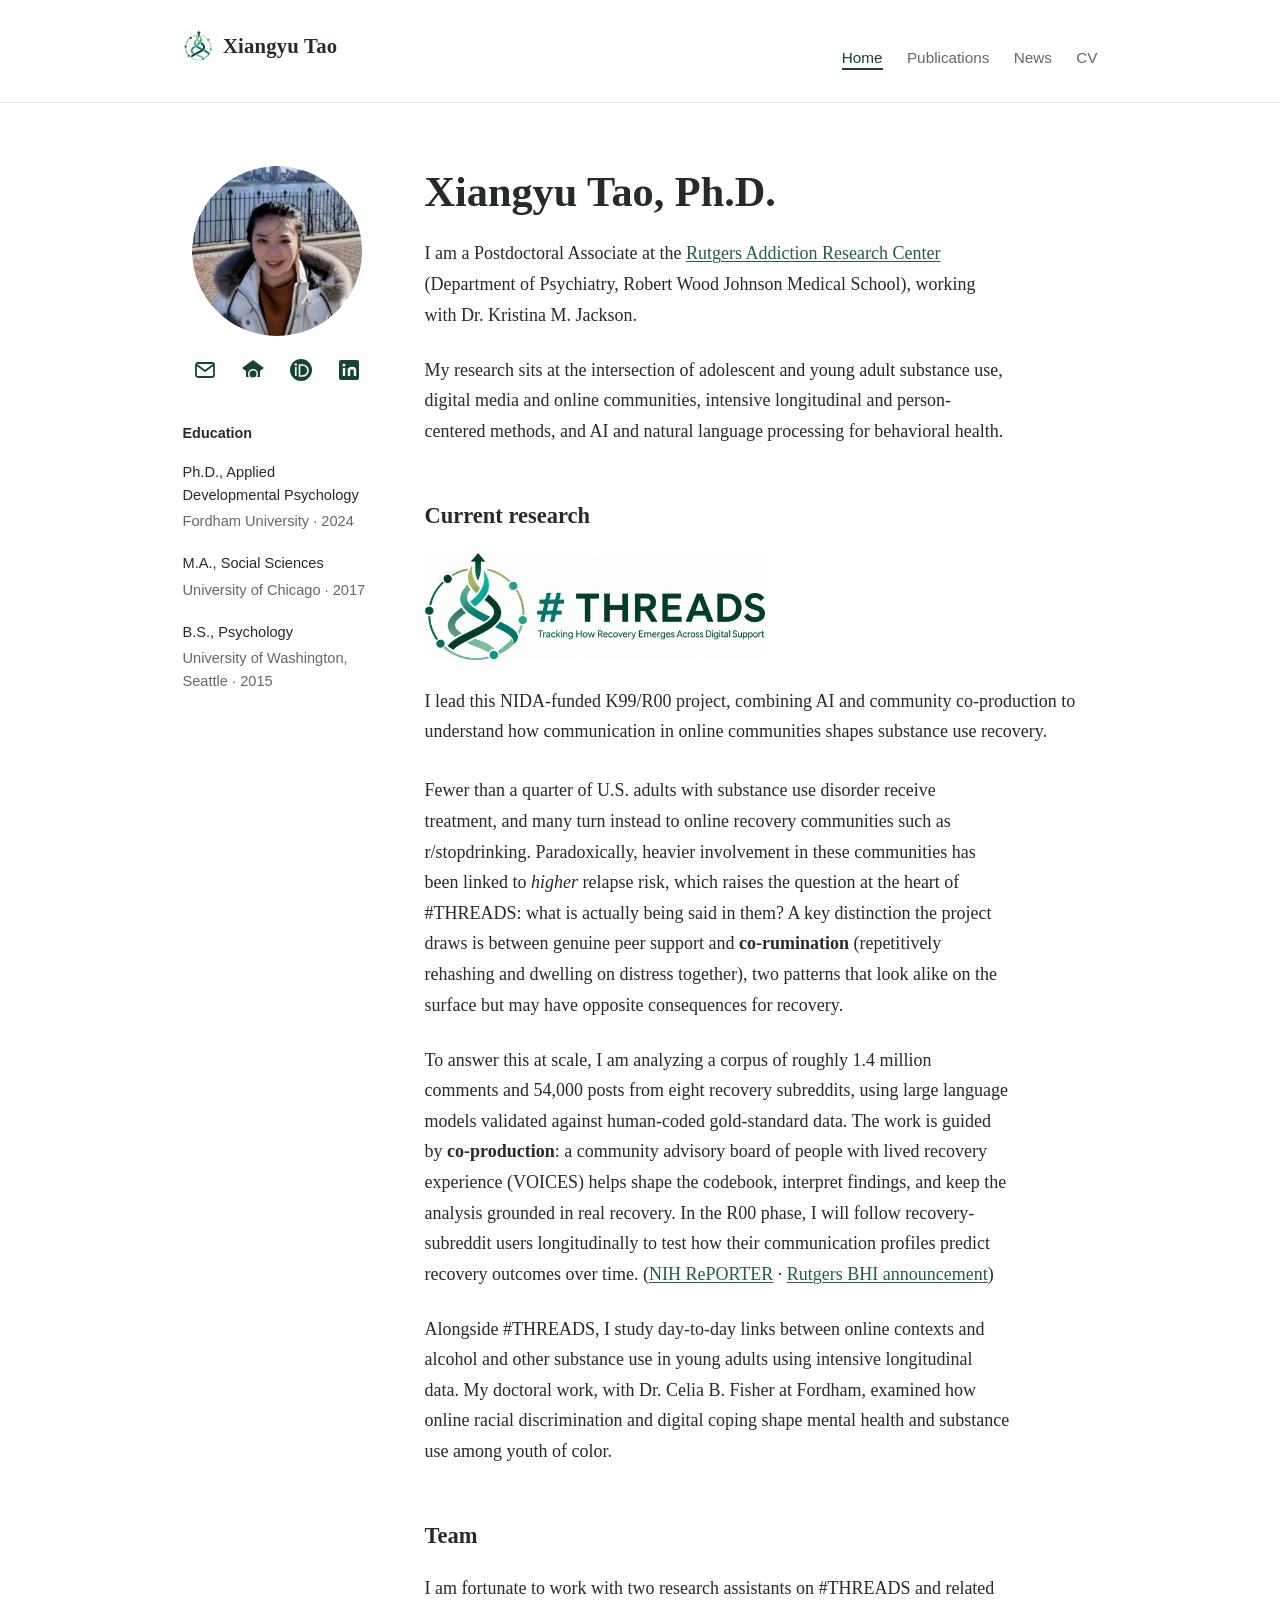
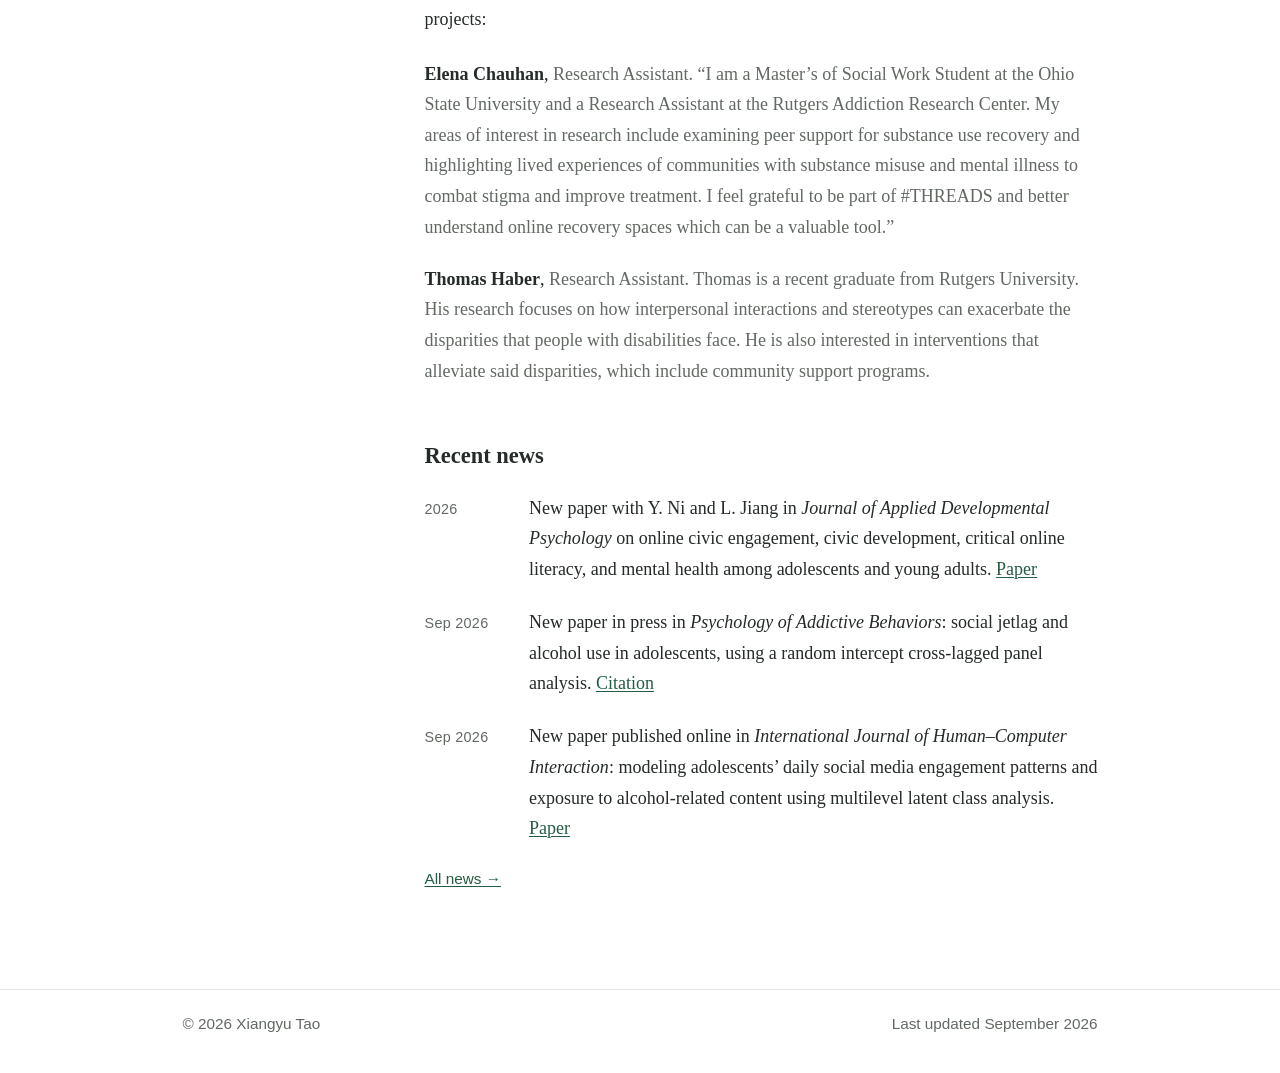
==== index.html @ f674c5fb "Remove education sentence duplicated in profile sidebar" ====
<!DOCTYPE html>
<html lang="en">
<head>
<meta charset="utf-8">
<meta name="viewport" content="width=device-width, initial-scale=1">
<title>Xiangyu Tao, Ph.D.</title>
<meta name="description" content="Xiangyu Tao is a NIDA K99/R00-funded researcher at the Rutgers Addiction Research Center, using AI and co-production to study online substance use recovery communities (#THREADS).">
<meta property="og:type" content="website">
<meta property="og:title" content="Xiangyu Tao, Ph.D.">
<meta property="og:description" content="NIDA K99/R00-funded researcher using AI and co-production to study online substance use recovery communities. #THREADS: Tracking How Recovery Emerges Across Digital Support.">
<meta property="og:url" content="https://xiangyutao.com/">
<meta property="og:image" content="https://xiangyutao.com/assets/threads-logo.jpg">
<meta name="twitter:card" content="summary_large_image">
<meta name="twitter:title" content="Xiangyu Tao, Ph.D.">
<meta name="twitter:description" content="NIDA K99/R00-funded researcher using AI and co-production to study online substance use recovery communities.">
<meta name="twitter:image" content="https://xiangyutao.com/assets/threads-logo.jpg">
<link rel="icon" type="image/png" href="assets/favicon.png">
<link rel="stylesheet" href="style-c8247326.css">
</head>
<body>

<header class="site">
  <div class="wrap">
    <a class="site-name" href="index.html"><img class="mark" src="assets/threads-mark.png" alt=""><span>Xiangyu Tao</span></a>
    <nav class="main">
      <a href="index.html" aria-current="page">Home</a>
      <a href="publications.html">Publications</a>
      <a href="blog/index.html">News</a>
      <a href="cv.html">CV</a>
    </nav>
  </div>
</header>

<main>
  <div class="wrap">
    <div class="intro">
      <div class="profile">
        <img class="headshot" src="assets/headshot.png" alt="Photo of Xiangyu Tao">
        <nav class="profile-links" id="contact" aria-label="Contact and academic profiles">
          <a href="mailto:xiangyu.tao@rutgers.edu" aria-label="Email" title="Email"><svg viewBox="0 0 24 24" aria-hidden="true" focusable="false"><rect x="3" y="5" width="18" height="14" rx="2" fill="none" stroke="currentColor" stroke-width="1.8"/><path d="m4 7 8 6 8-6" fill="none" stroke="currentColor" stroke-width="1.8" stroke-linejoin="round"/></svg></a>
          <a href="https://scholar.google.com/citations?user=rMh9t9YAAAAJ" aria-label="Google Scholar" title="Google Scholar"><svg viewBox="0 0 24 24" aria-hidden="true" focusable="false"><path d="M12 2 1 10l4 3v6h14v-6l4-3L12 2Z" fill="currentColor"/><circle cx="12" cy="16" r="5" fill="var(--bg)"/><circle cx="12" cy="16" r="3.5" fill="currentColor"/></svg></a>
          <a href="https://orcid.org/0000-0002-5555-5658" aria-label="ORCID" title="ORCID"><svg viewBox="0 0 24 24" aria-hidden="true" focusable="false"><circle cx="12" cy="12" r="11" fill="currentColor"/><circle cx="6.8" cy="6.5" r="1.2" fill="var(--bg)"/><path d="M6.8 9v9M10.5 7v11h3a5.5 5.5 0 0 0 0-11h-3Z" fill="none" stroke="var(--bg)" stroke-width="1.6"/></svg></a>
          <a href="https://www.linkedin.com/in/xiangyu-tao-44a92b137/" aria-label="LinkedIn" title="LinkedIn"><svg viewBox="0 0 24 24" aria-hidden="true" focusable="false"><rect x="2" y="2" width="20" height="20" rx="2" fill="currentColor"/><circle cx="7" cy="7" r="1.5" fill="var(--bg)"/><path d="M7 10v8m5 0v-8m0 3c0-4 6-4 6 0v5" fill="none" stroke="var(--bg)" stroke-width="2.4"/></svg></a>
        </nav>
        <section class="profile-education" aria-labelledby="education-heading">
          <h2 id="education-heading">Education</h2>
          <ul>
            <li><strong>Ph.D., Applied Developmental Psychology</strong>
              <span>Fordham University · 2024</span></li>
            <li><strong>M.A., Social Sciences</strong>
              <span>University of Chicago · 2017</span></li>
            <li><strong>B.S., Psychology</strong>
              <span>University of Washington, Seattle · 2015</span></li>
          </ul>
        </section>
      </div>
      <div class="intro-text">
        <h1>Xiangyu Tao, Ph.D.</h1>
        <p class="lede">I am a Postdoctoral Associate at the <a href="https://www.addiction.rutgers.edu/">Rutgers Addiction Research Center</a> (Department of Psychiatry, Robert Wood Johnson Medical School), working with Dr. Kristina M. Jackson.</p>
        <p>My research sits at the intersection of adolescent and young adult substance use, digital media and online communities, intensive longitudinal and person-centered methods, and AI and natural language processing for behavioral health.</p>

        <h2 id="research">Current research</h2>
        <div class="project-card">
          <img class="logo" src="assets/threads-logo.jpg" alt="#THREADS logo: Tracking How Recovery Emerges Across Digital Support">
          <p>I lead this NIDA-funded K99/R00 project, combining AI and community co-production to understand how communication in online communities shapes substance use recovery.</p>
        </div>
        <p>Fewer than a quarter of U.S. adults with substance use disorder receive treatment, and many turn instead to online recovery communities such as r/stopdrinking. Paradoxically, heavier involvement in these communities has been linked to <em>higher</em> relapse risk, which raises the question at the heart of #THREADS: what is actually being said in them? A key distinction the project draws is between genuine peer support and <strong>co-rumination</strong> (repetitively rehashing and dwelling on distress together), two patterns that look alike on the surface but may have opposite consequences for recovery.</p>
        <p>To answer this at scale, I am analyzing a corpus of roughly 1.4 million comments and 54,000 posts from eight recovery subreddits, using large language models validated against human-coded gold-standard data. The work is guided by <strong>co-production</strong>: a community advisory board of people with lived recovery experience (VOICES) helps shape the codebook, interpret findings, and keep the analysis grounded in real recovery. In the R00 phase, I will follow recovery-subreddit users longitudinally to test how their communication profiles predict recovery outcomes over time. (<a href="https://reporter.nih.gov/search/oyTnjCdVDEu_ctDLknJXTQ/project-details/11283445">NIH RePORTER</a> · <a href="https://brainhealthinstitute.rutgers.edu/2026/02/18/dr-xiangyu-tao-in-dr-kristina-jacksons-lab-awarded-nida-k99-grant-to-study-communication-patterns-in-online-substance-use-recovery-communities/">Rutgers BHI announcement</a>)</p>
        <p>Alongside #THREADS, I study day-to-day links between online contexts and alcohol and other substance use in young adults using intensive longitudinal data. My doctoral work, with Dr. Celia B. Fisher at Fordham, examined how online racial discrimination and digital coping shape mental health and substance use among youth of color.</p>

        <h2 id="team">Team</h2>
        <p>I am fortunate to work with two research assistants on #THREADS and related projects:</p>
        <ul class="contact">
          <li><strong>Elena Chauhan</strong>, <span class="muted">Research Assistant. &ldquo;I am a Master&rsquo;s of Social Work Student at the Ohio State University and a Research Assistant at the Rutgers Addiction Research Center. My areas of interest in research include examining peer support for substance use recovery and highlighting lived experiences of communities with substance misuse and mental illness to combat stigma and improve treatment. I feel grateful to be part of #THREADS and better understand online recovery spaces which can be a valuable tool.&rdquo;</span></li>
          <li><strong>Thomas Haber</strong>, <span class="muted">Research Assistant. Thomas is a recent graduate from Rutgers University. His research focuses on how interpersonal interactions and stereotypes can exacerbate the disparities that people with disabilities face. He is also interested in interventions that alleviate said disparities, which include community support programs.</span></li>
        </ul>


        <h2>Recent news</h2>
        <ul class="news">
          <li><span class="date">2026</span><span>New paper with Y. Ni and L. Jiang in <em>Journal of Applied Developmental Psychology</em> on online civic engagement, civic development, critical online literacy, and mental health among adolescents and young adults. <a href="https://doi.org/10.1016/j.appdev.2026.102008">Paper</a></span></li>
          <li><span class="date">Sep 2026</span><span>New paper in press in <em>Psychology of Addictive Behaviors</em>: social jetlag and alcohol use in adolescents, using a random intercept cross-lagged panel analysis. <a href="publications.html#social-jetlag">Citation</a></span></li>
          <li><span class="date">Sep 2026</span><span>New paper published online in <em>International Journal of Human–Computer Interaction</em>: modeling adolescents’ daily social media engagement patterns and exposure to alcohol-related content using multilevel latent class analysis. <a href="https://doi.org/10.1080/10447318.2026.2734696">Paper</a></span></li>
        </ul>
        <p class="small"><a href="blog/index.html">All news →</a></p>
      </div>
    </div>
  </div>
</main>

<footer class="site">
  <div class="wrap">
    <span class="small">© 2026 Xiangyu Tao</span>
    <span class="small">Last updated September 2026</span>
  </div>
</footer>

</body>
</html>
---- style-c8247326.css ----
/* Xiangyu Tao — personal academic site */
:root {
  --bg: #ffffff;
  --text: #252b28;
  --muted: #626963;
  --accent: #14452f;
  --accent-soft: #e3efe7;
  --rule: #e5e8e5;
  --link: #245d43;
  --maxw: 960px;
}

* { box-sizing: border-box; }

html { font-size: 18px; }

body {
  margin: 0;
  background: var(--bg);
  color: var(--text);
  font-family: "Source Serif Pro", "Iowan Old Style", "Palatino Linotype", Palatino, Georgia, serif;
  line-height: 1.7;
  -webkit-font-smoothing: antialiased;
}

.wrap {
  max-width: var(--maxw);
  margin: 0 auto;
  padding: 0 1.25rem;
}

/* Header / nav */
header.site {
  border-bottom: 1px solid var(--rule);
  padding: 1.6rem 0;
}
header.site .wrap {
  display: flex;
  align-items: baseline;
  justify-content: space-between;
  flex-wrap: wrap;
  gap: 0.6rem;
}
.site-name {
  font-size: 1.15rem;
  font-weight: 700;
  letter-spacing: 0.01em;
  color: var(--text);
  text-decoration: none;
}
.site-name .zh {
  font-weight: 400;
  color: var(--muted);
  margin-left: 0.45em;
  font-size: 0.95em;
}
nav.main a {
  font-family: -apple-system, "Segoe UI", Helvetica, Arial, sans-serif;
  font-size: 0.85rem;
  letter-spacing: 0;
  text-transform: none;
  color: var(--muted);
  text-decoration: none;
  margin-left: 1.1rem;
}
nav.main a:first-child { margin-left: 0; }
nav.main a:hover { color: var(--accent); }
nav.main a[aria-current="page"] {
  color: var(--accent);
  border-bottom: 2px solid var(--accent);
  padding-bottom: 2px;
}

/* Main content */
main { padding: 3.5rem 0 4rem; }

h1 {
  font-size: clamp(1.9rem, 4vw, 2.35rem);
  line-height: 1.25;
  margin: 0 0 1.1rem;
  font-weight: 700;
}
h2 {
  font-size: 1.25rem;
  margin: 2.8rem 0 1rem;
  font-weight: 700;
}
h2:first-child { margin-top: 0; }

p { margin: 0 0 1.35rem; }

a { color: var(--link); text-decoration-thickness: 1px; text-underline-offset: 2px; }
a:hover { color: #14452f; }

.lede { font-size: 1rem; }

.muted { color: var(--muted); }

.small {
  font-family: -apple-system, "Segoe UI", Helvetica, Arial, sans-serif;
  font-size: 0.85rem;
  color: var(--muted);
}

/* Homepage intro */
.intro { display: grid; grid-template-columns: 188px minmax(0, 1fr); gap: 3rem; align-items: start; }
.intro-text { min-width: 0; }
.intro-text > p { max-width: 65ch; }

/* Publication list */
ol.pubs {
  list-style: none;
  margin: 0;
  padding: 0;
}
ol.pubs li {
  margin: 0 0 1.6rem;
  padding-left: 0;
}
ol.pubs .title { font-weight: 600; }
ol.pubs .venue { font-style: italic; }
.pub-year {
  font-family: -apple-system, "Segoe UI", Helvetica, Arial, sans-serif;
  font-size: 0.8rem;
  letter-spacing: 0.08em;
  text-transform: uppercase;
  color: var(--accent);
  border-top: 1px solid var(--rule);
  padding-top: 1.1rem;
  margin: 1.8rem 0 0.9rem;
  font-weight: 600;
}
.award {
  display: inline-block;
  font-family: -apple-system, "Segoe UI", Helvetica, Arial, sans-serif;
  font-size: 0.75rem;
  background: var(--accent-soft);
  color: var(--accent);
  padding: 0.1rem 0.4rem;
  margin-top: 0.25rem;
}

/* News / blog */
ul.news { list-style: none; margin: 0; padding: 0; }
ul.news li {
  display: flex;
  gap: 1rem;
  margin-bottom: 1.25rem;
  align-items: baseline;
}
ul.news .date {
  flex: 0 0 4.8rem;
  font-family: -apple-system, "Segoe UI", Helvetica, Arial, sans-serif;
  font-size: 0.8rem;
  color: var(--muted);
  letter-spacing: 0.02em;
}

article.post h1 { margin-bottom: 0.3rem; }
article.post .post-date { margin-bottom: 1.6rem; }

/* Contact list */
ul.contact { list-style: none; margin: 0; padding: 0; }
ul.contact li { margin-bottom: 1.2rem; }
ul.contact .label {
  display: inline-block;
  width: 6.5rem;
  color: var(--muted);
  font-family: -apple-system, "Segoe UI", Helvetica, Arial, sans-serif;
  font-size: 0.85rem;
}

/* Footer */
footer.site {
  border-top: 1px solid var(--rule);
  padding: 1.2rem 0 2rem;
}
footer.site .wrap {
  display: flex;
  justify-content: space-between;
  flex-wrap: wrap;
  gap: 0.5rem;
}

@media (max-width: 540px) {
  html { font-size: 16px; }
  nav.main a { margin-left: 0.8rem; }
  ul.news li { flex-direction: column; gap: 0.1rem; }
}

/* Header logo mark */
.site-name { display: inline-flex; align-items: center; gap: 0.55rem; }
.site-name img.mark { height: 34px; width: auto; display: block; }

/* Quiet project introduction */
.project-card { margin: 0.5rem 0 1.6rem; }
.project-card img.logo { width: min(340px, 100%); height: auto; display: block; margin: 0 0 1.4rem; }
.project-card p { margin-bottom: 0; }

/* Headshot */
.intro img.headshot {
  width: 170px; height: 170px; border-radius: 50%;
  flex: 0 0 auto; border: 0;
}
@media (max-width: 540px) { .intro img.headshot { margin: 0 auto; } }

/* Profile contact icons */
.profile { flex: 0 0 188px; width: 188px; text-align: center; }
.profile .headshot { display: block; margin: 0 auto; }
.profile-links { display: flex; justify-content: center; gap: 4px; margin-top: 0.7rem; }
.profile-links a { display: inline-flex; align-items: center; justify-content: center; width: 44px; height: 44px; border-radius: 50%; color: var(--accent); text-decoration: none; }
.profile-links svg { width: 24px; height: 24px; }
.profile-links a:hover { background: var(--accent-soft); }
.profile-links a:focus-visible { outline: 2px solid var(--accent); outline-offset: 2px; background: var(--accent-soft); }
@media (max-width: 540px) { .profile { margin: 0 auto; } }

/* Compact academic background beneath the profile */
.profile-education { margin-top: 1.6rem; text-align: left; font-family: -apple-system, "Segoe UI", Helvetica, Arial, sans-serif; }
.profile-education h2 { margin: 0 0 0.85rem; font-size: 0.8rem; font-weight: 600; color: var(--text); }
.profile-education ul { list-style: none; margin: 0; padding: 0; }
.profile-education li { margin: 0 0 1.1rem; font-size: 0.8125rem; line-height: 1.55; }
.profile-education strong { display: block; font-weight: 500; }
.profile-education span { display: block; margin-top: 0.2rem; color: var(--muted); }

/* Keep the reading column comfortable on smaller screens. */
@media (max-width: 760px) {
  main { padding-top: 2.5rem; }
  .intro { grid-template-columns: minmax(0, 1fr); gap: 2.5rem; }
  .profile { width: 100%; max-width: 22rem; margin: 0 auto; }
  .profile-education { margin-top: 1.5rem; }
  .profile-education li { font-size: 0.875rem; }
  .project-card img.logo { width: min(300px, 100%); }
}
@media (max-width: 540px) {
  ul.news .date { flex-basis: auto; }
}
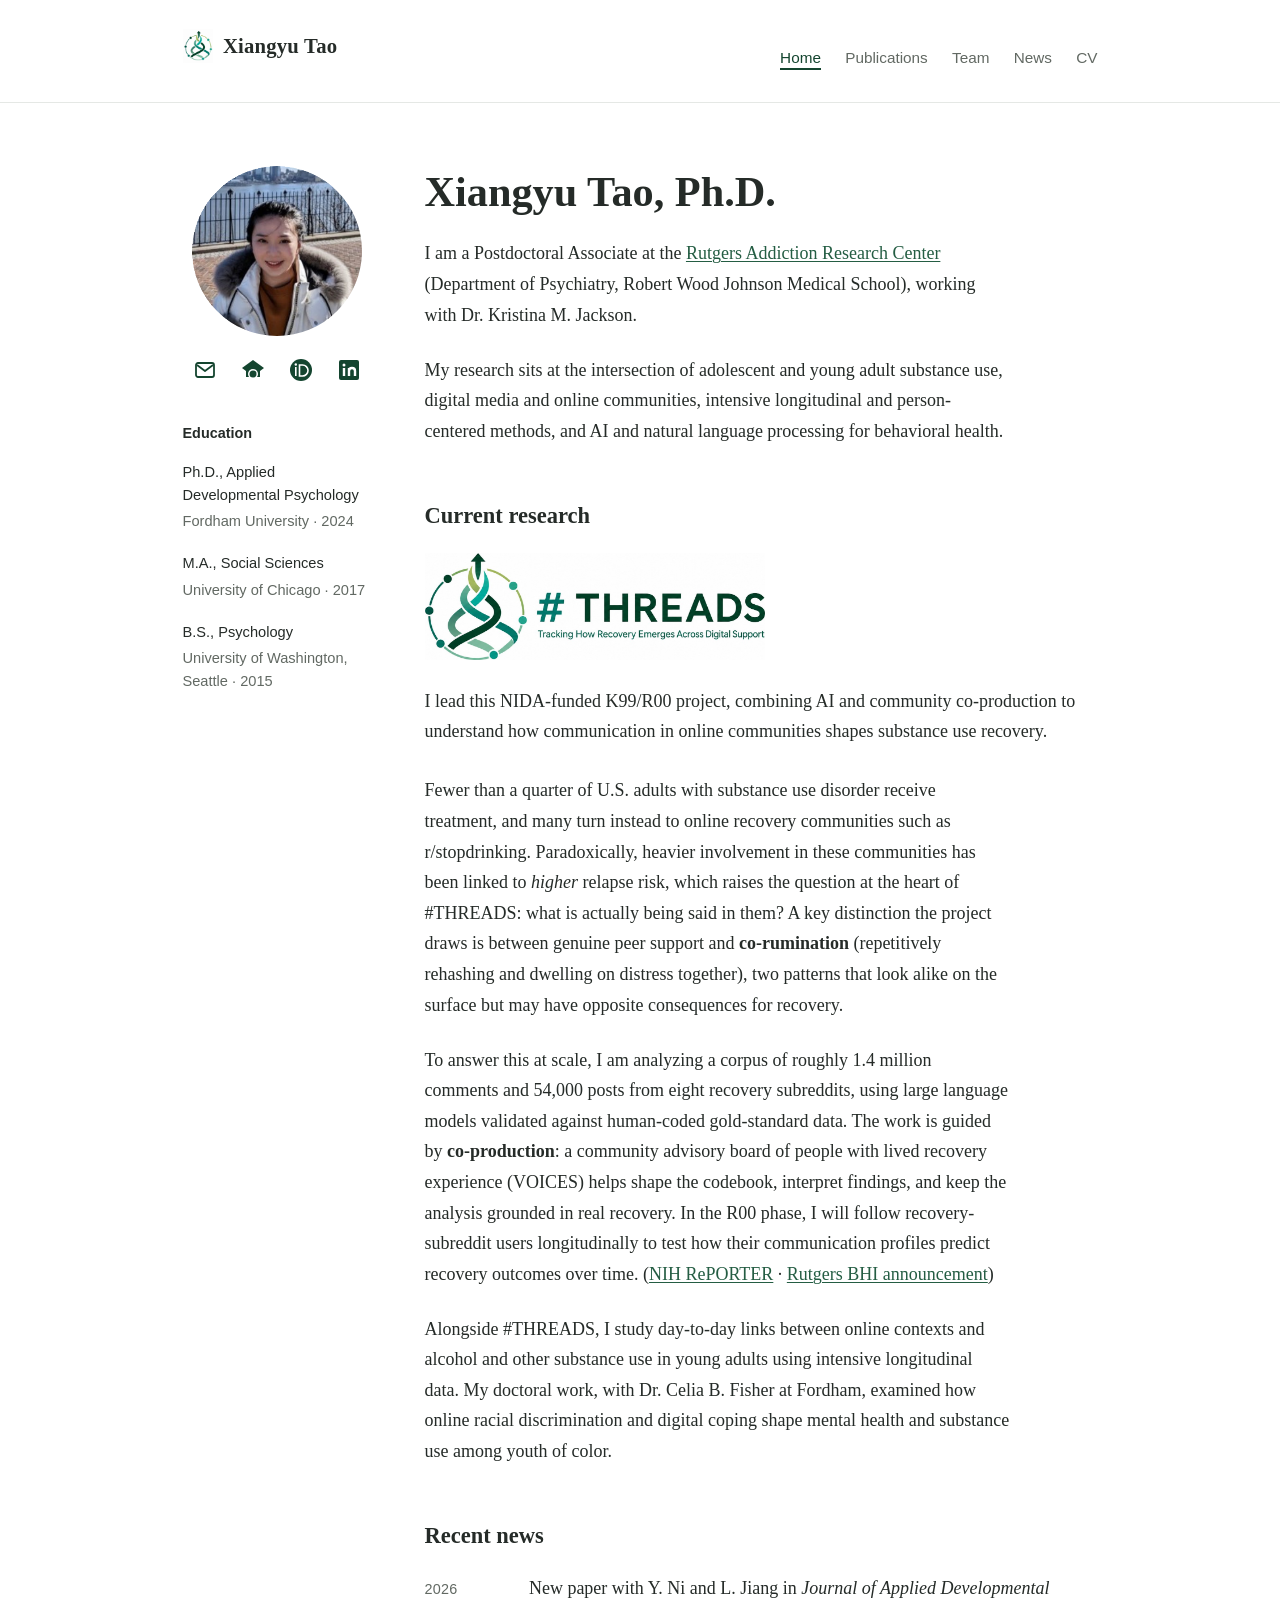
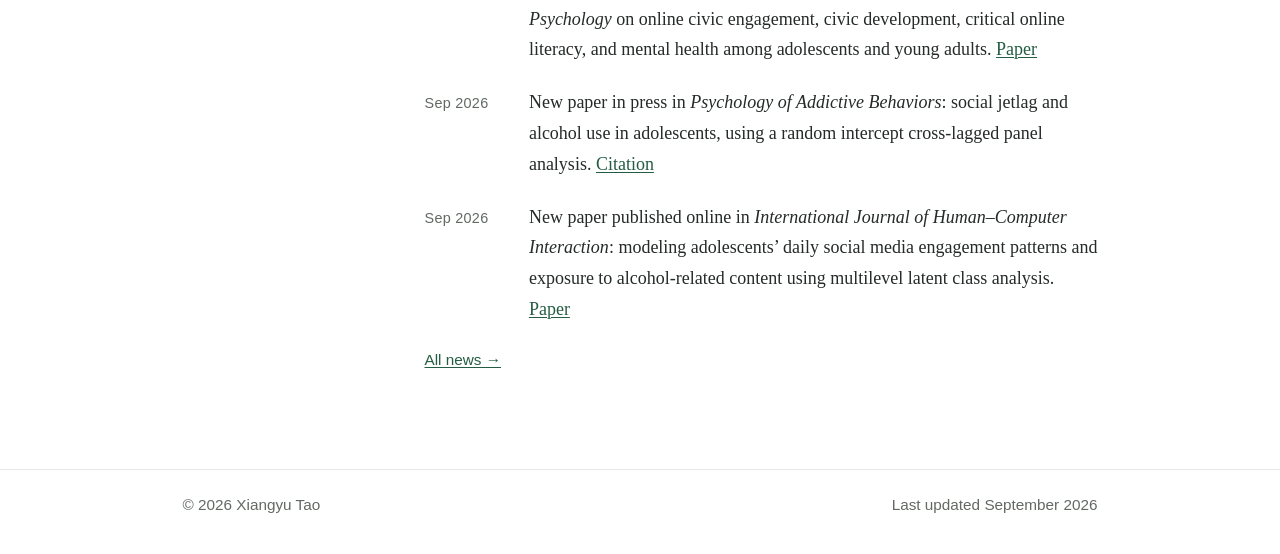
==== commit 136826bb: "Move team biographies to dedicated page and add Team navigation" ====
--- a/index.html
+++ b/index.html
@@ -25,6 +25,7 @@
     <nav class="main">
       <a href="index.html" aria-current="page">Home</a>
       <a href="publications.html">Publications</a>
+      <a href="team.html">Team</a>
       <a href="blog/index.html">News</a>
       <a href="cv.html">CV</a>
     </nav>
@@ -68,12 +69,7 @@
         <p>To answer this at scale, I am analyzing a corpus of roughly 1.4 million comments and 54,000 posts from eight recovery subreddits, using large language models validated against human-coded gold-standard data. The work is guided by <strong>co-production</strong>: a community advisory board of people with lived recovery experience (VOICES) helps shape the codebook, interpret findings, and keep the analysis grounded in real recovery. In the R00 phase, I will follow recovery-subreddit users longitudinally to test how their communication profiles predict recovery outcomes over time. (<a href="https://reporter.nih.gov/search/oyTnjCdVDEu_ctDLknJXTQ/project-details/11283445">NIH RePORTER</a> · <a href="https://brainhealthinstitute.rutgers.edu/2026/02/18/dr-xiangyu-tao-in-dr-kristina-jacksons-lab-awarded-nida-k99-grant-to-study-communication-patterns-in-online-substance-use-recovery-communities/">Rutgers BHI announcement</a>)</p>
         <p>Alongside #THREADS, I study day-to-day links between online contexts and alcohol and other substance use in young adults using intensive longitudinal data. My doctoral work, with Dr. Celia B. Fisher at Fordham, examined how online racial discrimination and digital coping shape mental health and substance use among youth of color.</p>
 
-        <h2 id="team">Team</h2>
-        <p>I am fortunate to work with two research assistants on #THREADS and related projects:</p>
-        <ul class="contact">
-          <li><strong>Elena Chauhan</strong>, <span class="muted">Research Assistant. &ldquo;I am a Master&rsquo;s of Social Work Student at the Ohio State University and a Research Assistant at the Rutgers Addiction Research Center. My areas of interest in research include examining peer support for substance use recovery and highlighting lived experiences of communities with substance misuse and mental illness to combat stigma and improve treatment. I feel grateful to be part of #THREADS and better understand online recovery spaces which can be a valuable tool.&rdquo;</span></li>
-          <li><strong>Thomas Haber</strong>, <span class="muted">Research Assistant. Thomas is a recent graduate from Rutgers University. His research focuses on how interpersonal interactions and stereotypes can exacerbate the disparities that people with disabilities face. He is also interested in interventions that alleviate said disparities, which include community support programs.</span></li>
-        </ul>
+
 
 
         <h2>Recent news</h2>
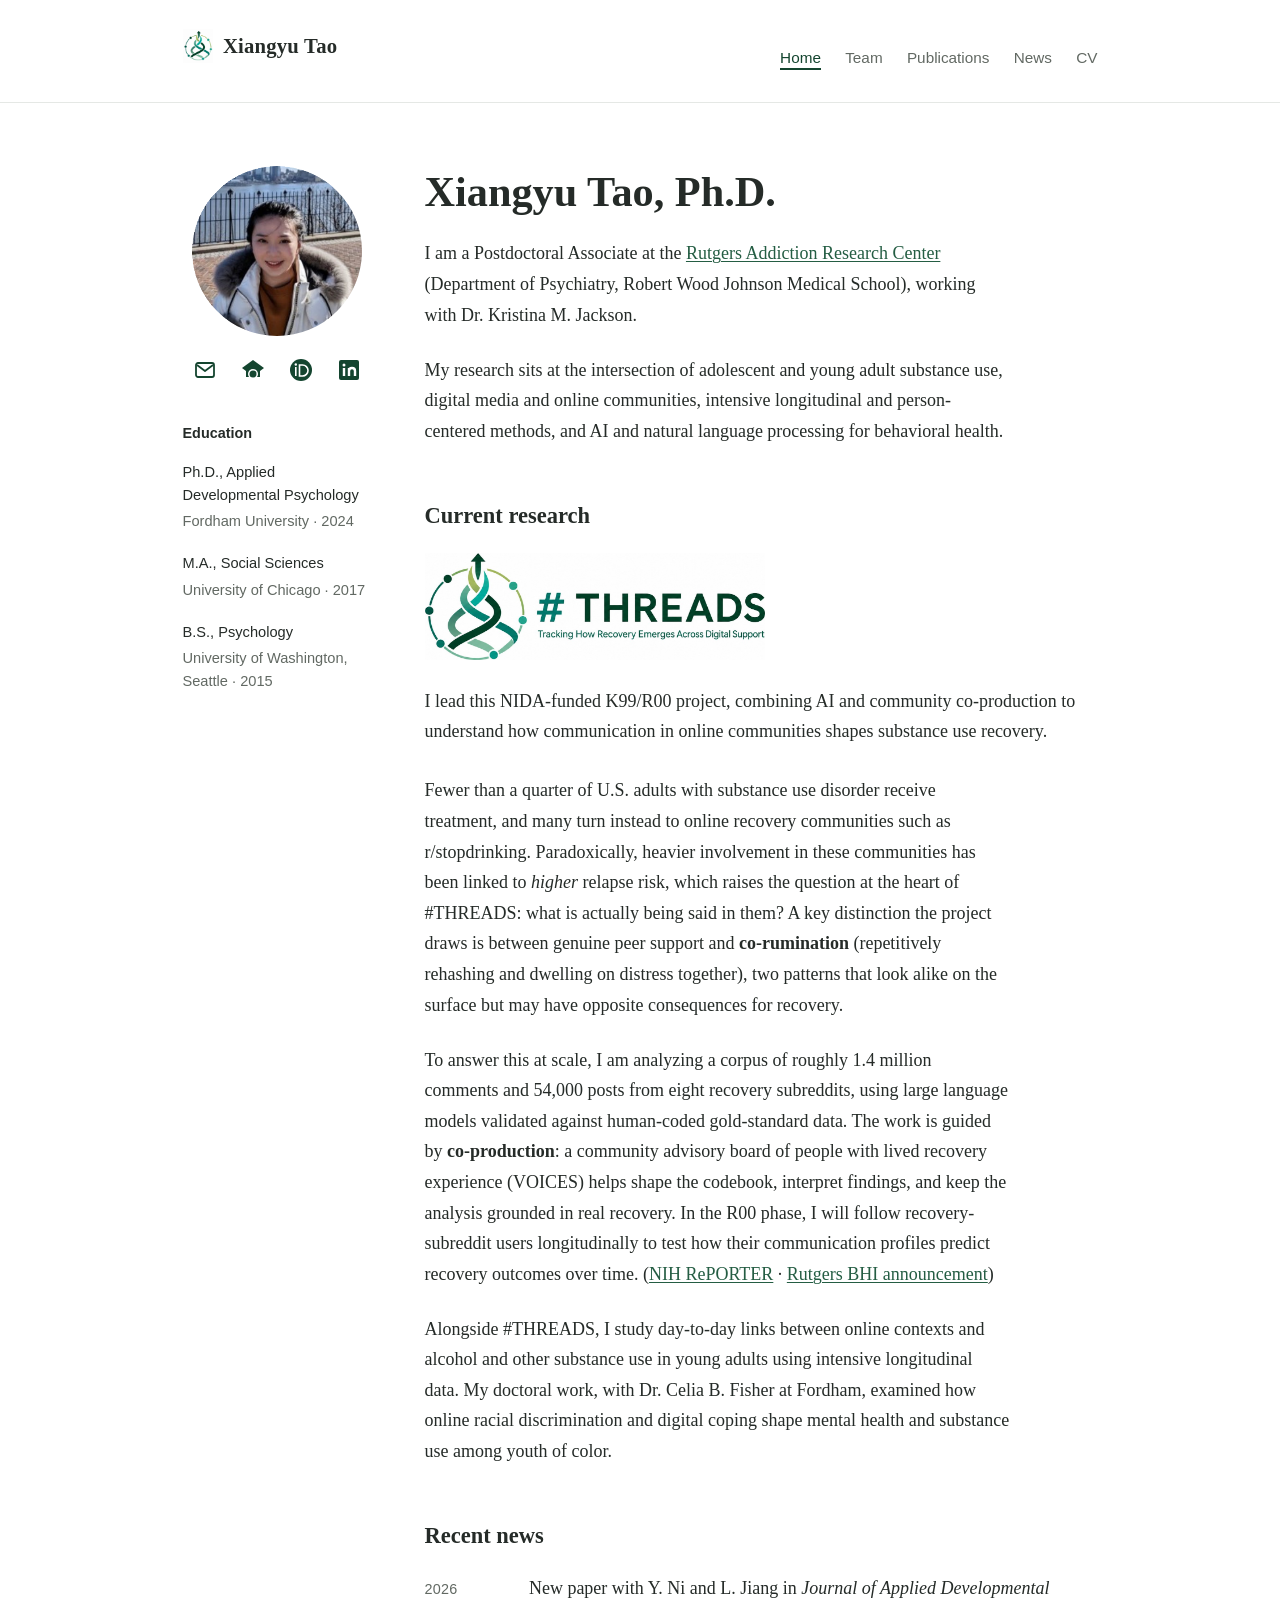
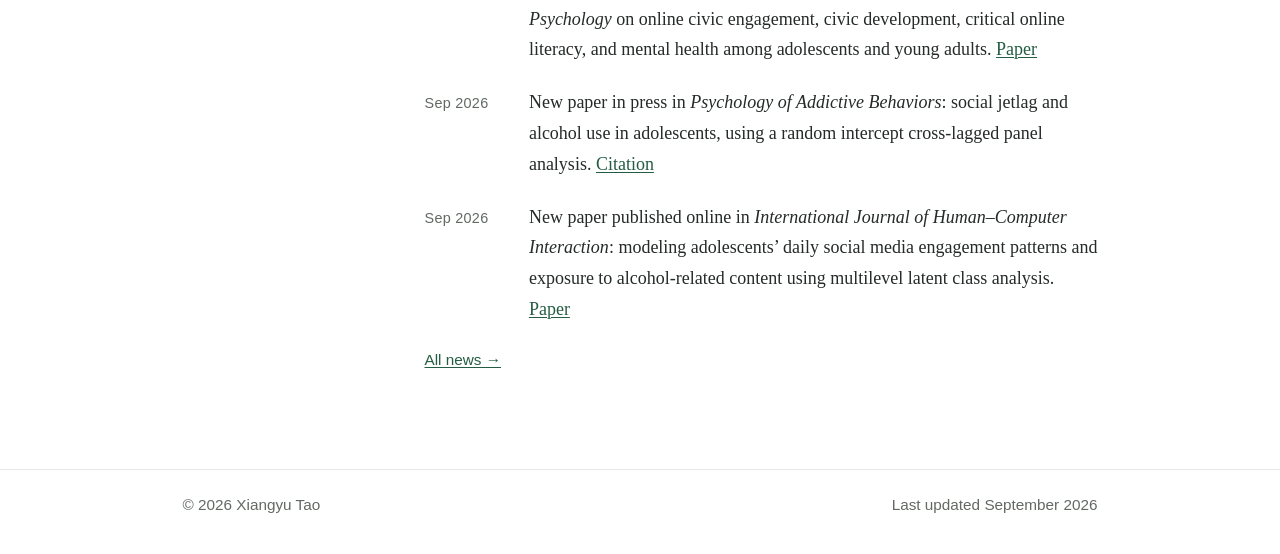
==== commit b303d33f: "Place Team before Publications in site navigation" ====
--- a/index.html
+++ b/index.html
@@ -24,8 +24,8 @@
     <a class="site-name" href="index.html"><img class="mark" src="assets/threads-mark.png" alt=""><span>Xiangyu Tao</span></a>
     <nav class="main">
       <a href="index.html" aria-current="page">Home</a>
+      <a href="team.html">Team</a>
       <a href="publications.html">Publications</a>
-      <a href="team.html">Team</a>
       <a href="blog/index.html">News</a>
       <a href="cv.html">CV</a>
     </nav>
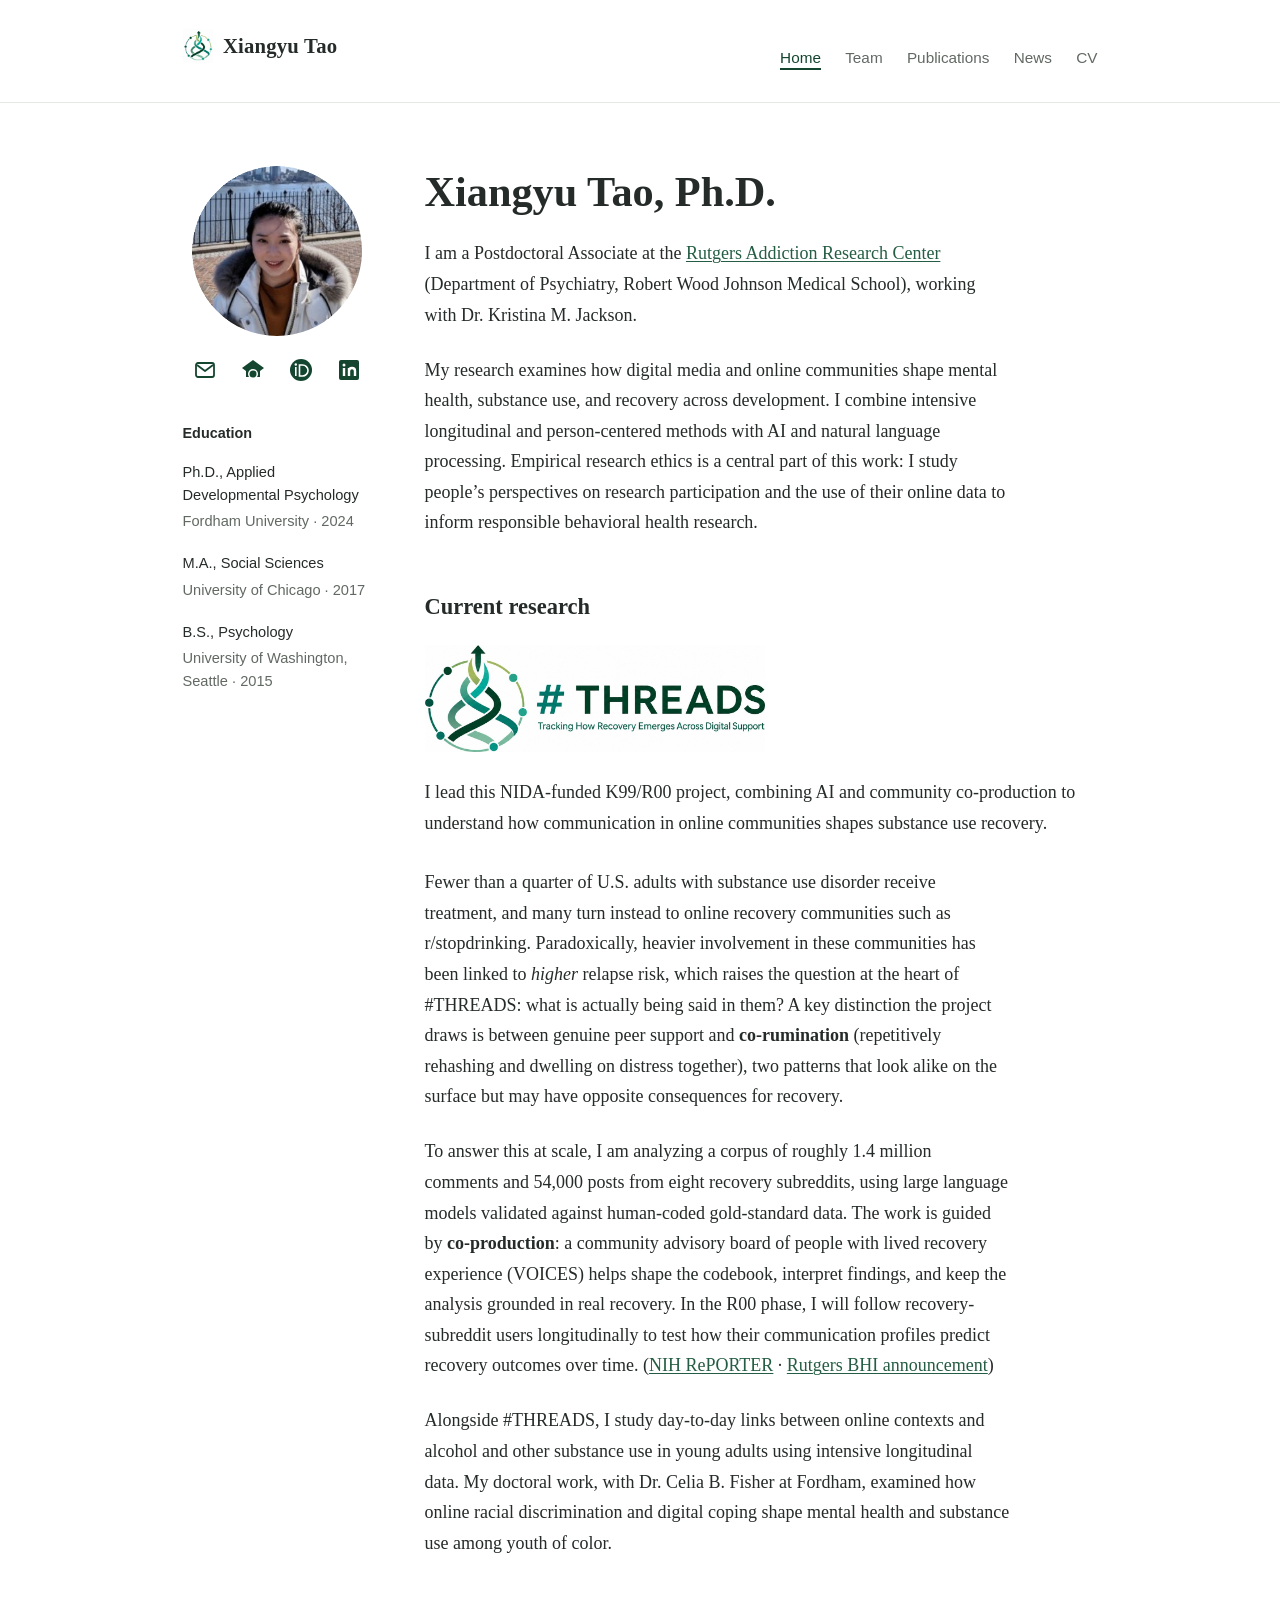
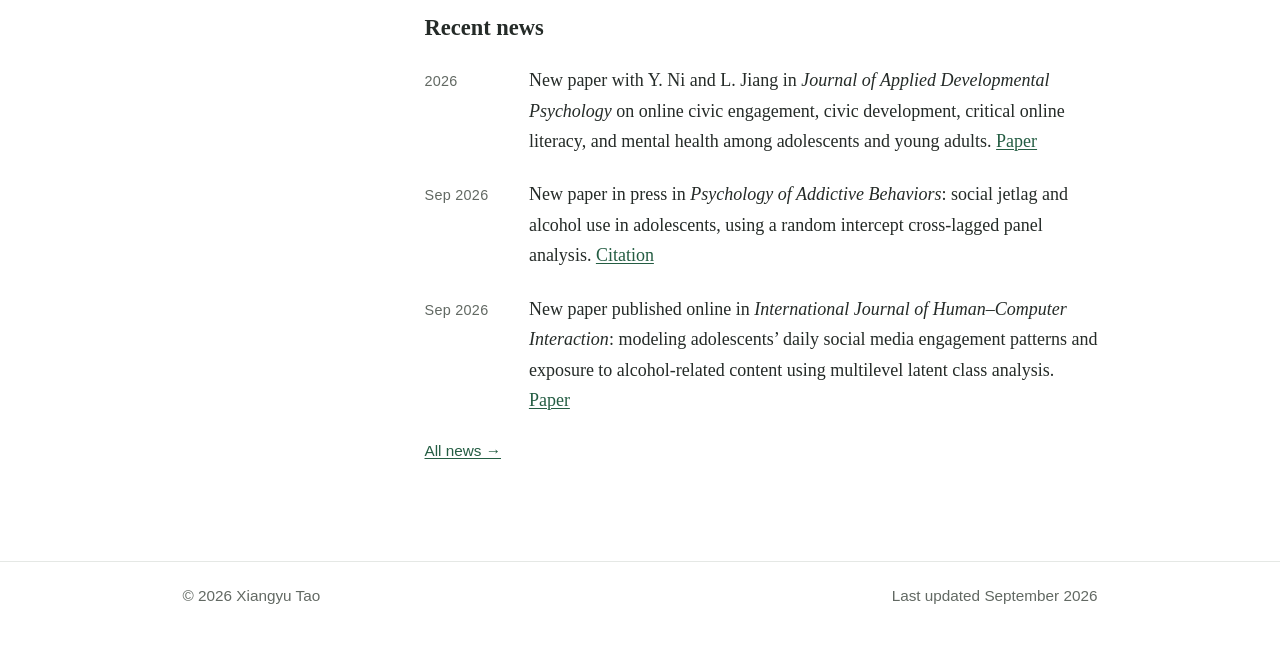
==== commit 7857fb84: "Include empirical research ethics in research description and metadata" ====
--- a/index.html
+++ b/index.html
@@ -4,15 +4,15 @@
 <meta charset="utf-8">
 <meta name="viewport" content="width=device-width, initial-scale=1">
 <title>Xiangyu Tao, Ph.D.</title>
-<meta name="description" content="Xiangyu Tao is a NIDA K99/R00-funded researcher at the Rutgers Addiction Research Center, using AI and co-production to study online substance use recovery communities (#THREADS).">
+<meta name="description" content="Xiangyu Tao studies digital media, substance use, recovery, and empirical research ethics, combining longitudinal methods and AI. NIDA K99/R00-funded researcher at Rutgers.">
 <meta property="og:type" content="website">
 <meta property="og:title" content="Xiangyu Tao, Ph.D.">
-<meta property="og:description" content="NIDA K99/R00-funded researcher using AI and co-production to study online substance use recovery communities. #THREADS: Tracking How Recovery Emerges Across Digital Support.">
+<meta property="og:description" content="Xiangyu Tao studies digital media, substance use, recovery, and empirical research ethics, combining longitudinal methods and AI. NIDA K99/R00-funded researcher at Rutgers.">
 <meta property="og:url" content="https://xiangyutao.com/">
 <meta property="og:image" content="https://xiangyutao.com/assets/threads-logo.jpg">
 <meta name="twitter:card" content="summary_large_image">
 <meta name="twitter:title" content="Xiangyu Tao, Ph.D.">
-<meta name="twitter:description" content="NIDA K99/R00-funded researcher using AI and co-production to study online substance use recovery communities.">
+<meta name="twitter:description" content="Xiangyu Tao studies digital media, substance use, recovery, and empirical research ethics, combining longitudinal methods and AI. NIDA K99/R00-funded researcher at Rutgers.">
 <meta name="twitter:image" content="https://xiangyutao.com/assets/threads-logo.jpg">
 <link rel="icon" type="image/png" href="assets/favicon.png">
 <link rel="stylesheet" href="style-c8247326.css">
@@ -58,7 +58,7 @@
       <div class="intro-text">
         <h1>Xiangyu Tao, Ph.D.</h1>
         <p class="lede">I am a Postdoctoral Associate at the <a href="https://www.addiction.rutgers.edu/">Rutgers Addiction Research Center</a> (Department of Psychiatry, Robert Wood Johnson Medical School), working with Dr. Kristina M. Jackson.</p>
-        <p>My research sits at the intersection of adolescent and young adult substance use, digital media and online communities, intensive longitudinal and person-centered methods, and AI and natural language processing for behavioral health.</p>
+        <p>My research examines how digital media and online communities shape mental health, substance use, and recovery across development. I combine intensive longitudinal and person-centered methods with AI and natural language processing. Empirical research ethics is a central part of this work: I study people’s perspectives on research participation and the use of their online data to inform responsible behavioral health research.</p>
 
         <h2 id="research">Current research</h2>
         <div class="project-card">
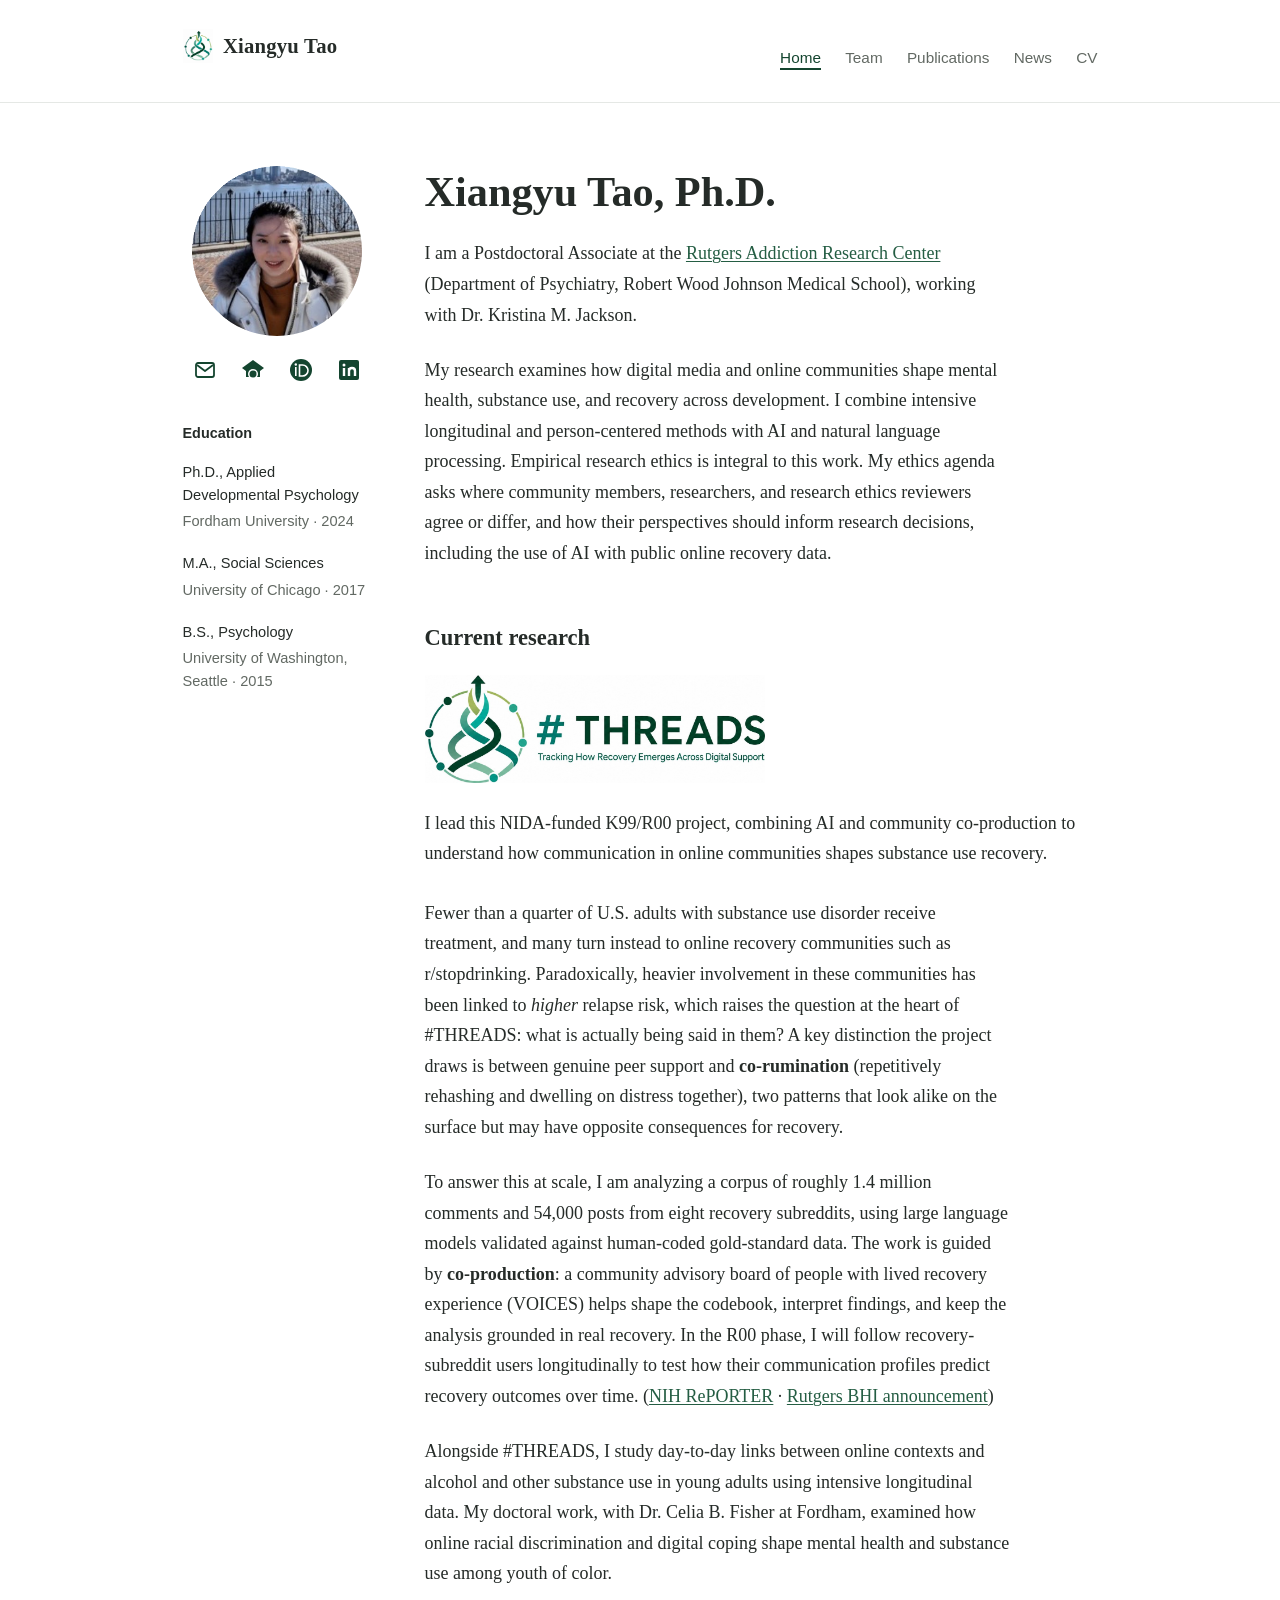
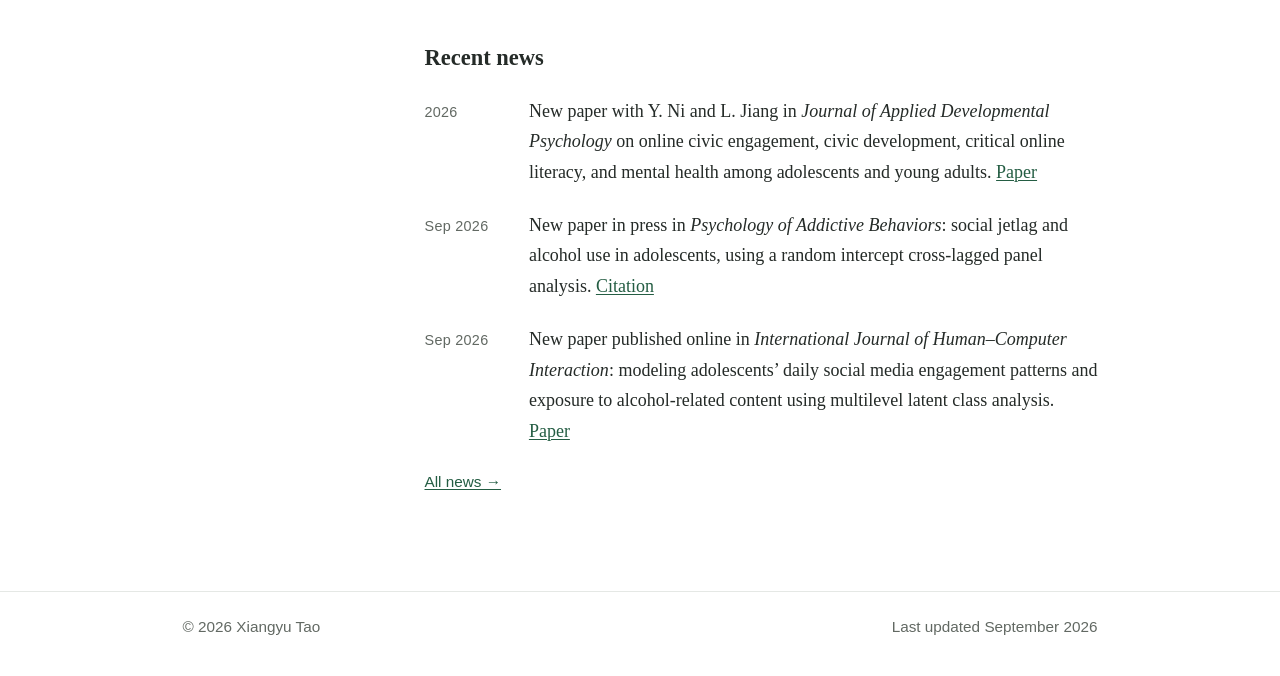
==== commit 44ff4098: "Adapt empirical ethics description from current cover letter" ====
--- a/index.html
+++ b/index.html
@@ -58,7 +58,7 @@
       <div class="intro-text">
         <h1>Xiangyu Tao, Ph.D.</h1>
         <p class="lede">I am a Postdoctoral Associate at the <a href="https://www.addiction.rutgers.edu/">Rutgers Addiction Research Center</a> (Department of Psychiatry, Robert Wood Johnson Medical School), working with Dr. Kristina M. Jackson.</p>
-        <p>My research examines how digital media and online communities shape mental health, substance use, and recovery across development. I combine intensive longitudinal and person-centered methods with AI and natural language processing. Empirical research ethics is a central part of this work: I study people’s perspectives on research participation and the use of their online data to inform responsible behavioral health research.</p>
+        <p>My research examines how digital media and online communities shape mental health, substance use, and recovery across development. I combine intensive longitudinal and person-centered methods with AI and natural language processing. Empirical research ethics is integral to this work. My ethics agenda asks where community members, researchers, and research ethics reviewers agree or differ, and how their perspectives should inform research decisions, including the use of AI with public online recovery data.</p>
 
         <h2 id="research">Current research</h2>
         <div class="project-card">
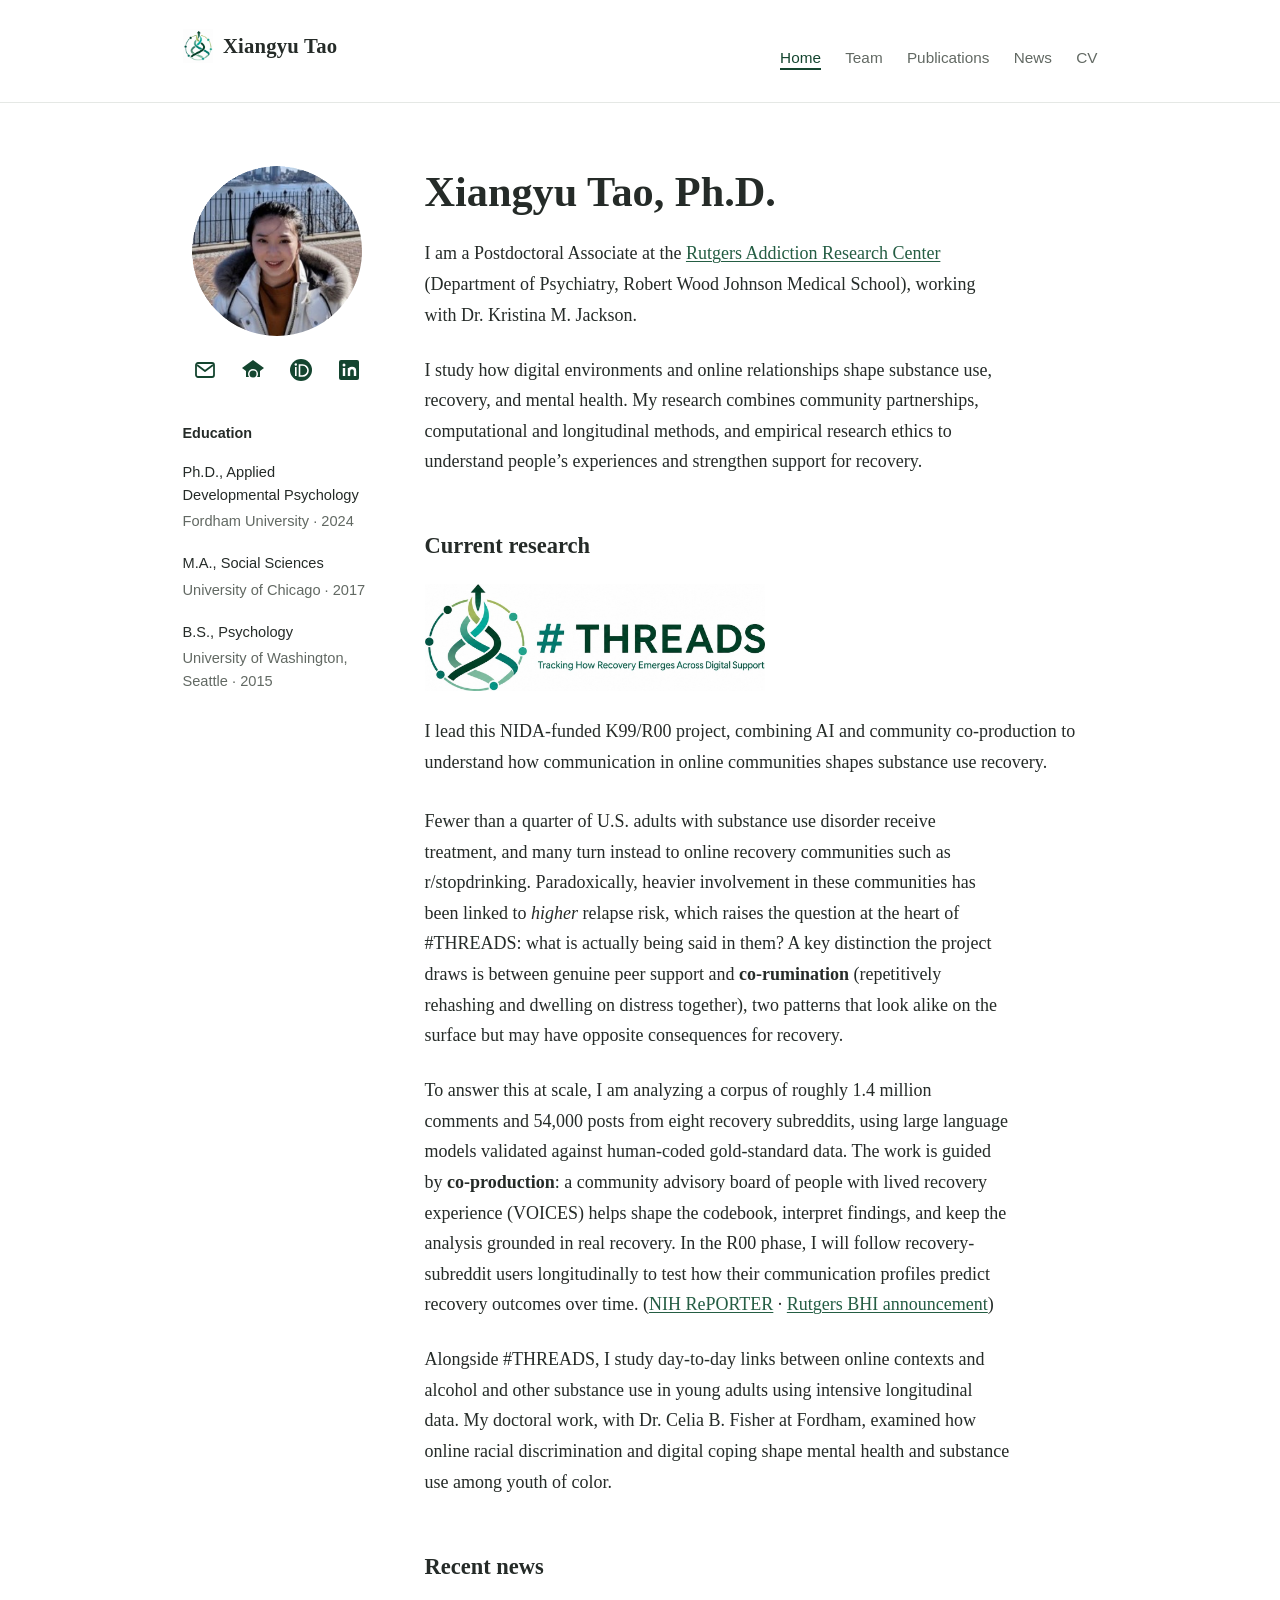
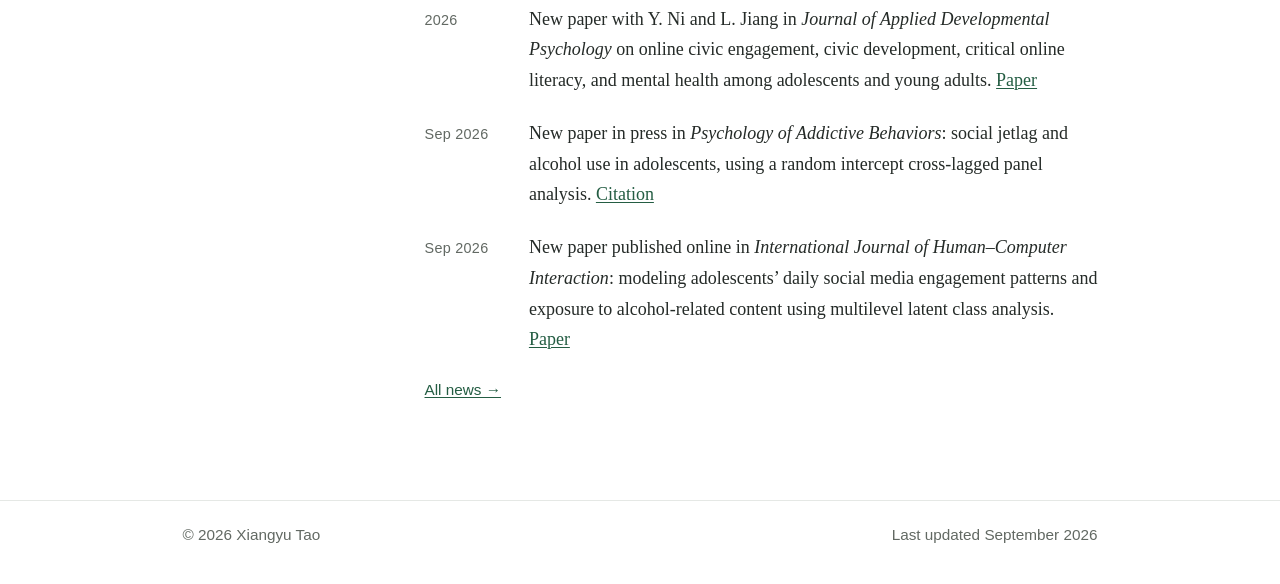
==== commit 397a3ec5: "Use approved NIH-inspired research description on homepage" ====
--- a/index.html
+++ b/index.html
@@ -4,15 +4,15 @@
 <meta charset="utf-8">
 <meta name="viewport" content="width=device-width, initial-scale=1">
 <title>Xiangyu Tao, Ph.D.</title>
-<meta name="description" content="Xiangyu Tao studies digital media, substance use, recovery, and empirical research ethics, combining longitudinal methods and AI. NIDA K99/R00-funded researcher at Rutgers.">
+<meta name="description" content="I study how digital environments and online relationships shape substance use, recovery, and mental health. My research combines community partnerships, computational and longitudinal methods, and empirical research ethics to understand people’s experiences and strengthen support for recovery.">
 <meta property="og:type" content="website">
 <meta property="og:title" content="Xiangyu Tao, Ph.D.">
-<meta property="og:description" content="Xiangyu Tao studies digital media, substance use, recovery, and empirical research ethics, combining longitudinal methods and AI. NIDA K99/R00-funded researcher at Rutgers.">
+<meta property="og:description" content="I study how digital environments and online relationships shape substance use, recovery, and mental health. My research combines community partnerships, computational and longitudinal methods, and empirical research ethics to understand people’s experiences and strengthen support for recovery.">
 <meta property="og:url" content="https://xiangyutao.com/">
 <meta property="og:image" content="https://xiangyutao.com/assets/threads-logo.jpg">
 <meta name="twitter:card" content="summary_large_image">
 <meta name="twitter:title" content="Xiangyu Tao, Ph.D.">
-<meta name="twitter:description" content="Xiangyu Tao studies digital media, substance use, recovery, and empirical research ethics, combining longitudinal methods and AI. NIDA K99/R00-funded researcher at Rutgers.">
+<meta name="twitter:description" content="I study how digital environments and online relationships shape substance use, recovery, and mental health. My research combines community partnerships, computational and longitudinal methods, and empirical research ethics to understand people’s experiences and strengthen support for recovery.">
 <meta name="twitter:image" content="https://xiangyutao.com/assets/threads-logo.jpg">
 <link rel="icon" type="image/png" href="assets/favicon.png">
 <link rel="stylesheet" href="style-c8247326.css">
@@ -58,7 +58,7 @@
       <div class="intro-text">
         <h1>Xiangyu Tao, Ph.D.</h1>
         <p class="lede">I am a Postdoctoral Associate at the <a href="https://www.addiction.rutgers.edu/">Rutgers Addiction Research Center</a> (Department of Psychiatry, Robert Wood Johnson Medical School), working with Dr. Kristina M. Jackson.</p>
-        <p>My research examines how digital media and online communities shape mental health, substance use, and recovery across development. I combine intensive longitudinal and person-centered methods with AI and natural language processing. Empirical research ethics is integral to this work. My ethics agenda asks where community members, researchers, and research ethics reviewers agree or differ, and how their perspectives should inform research decisions, including the use of AI with public online recovery data.</p>
+        <p>I study how digital environments and online relationships shape substance use, recovery, and mental health. My research combines community partnerships, computational and longitudinal methods, and empirical research ethics to understand people’s experiences and strengthen support for recovery.</p>
 
         <h2 id="research">Current research</h2>
         <div class="project-card">
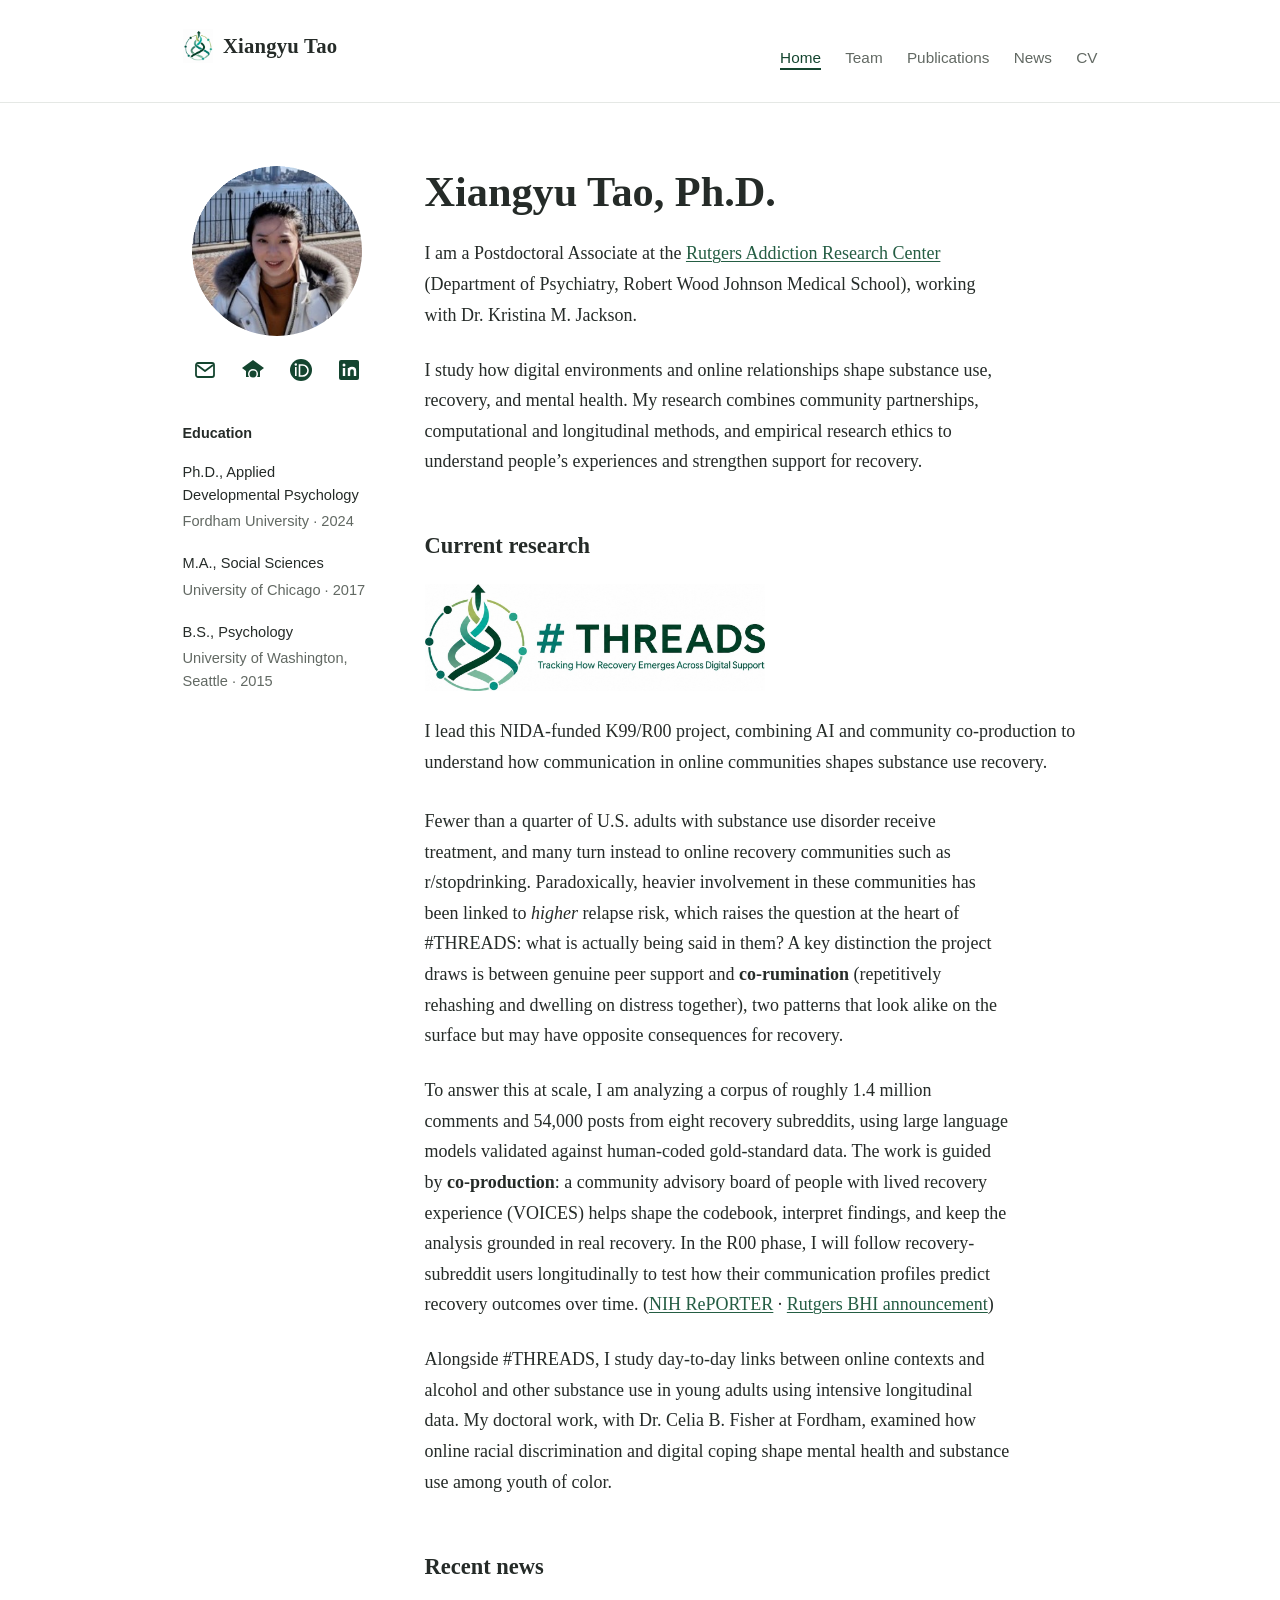
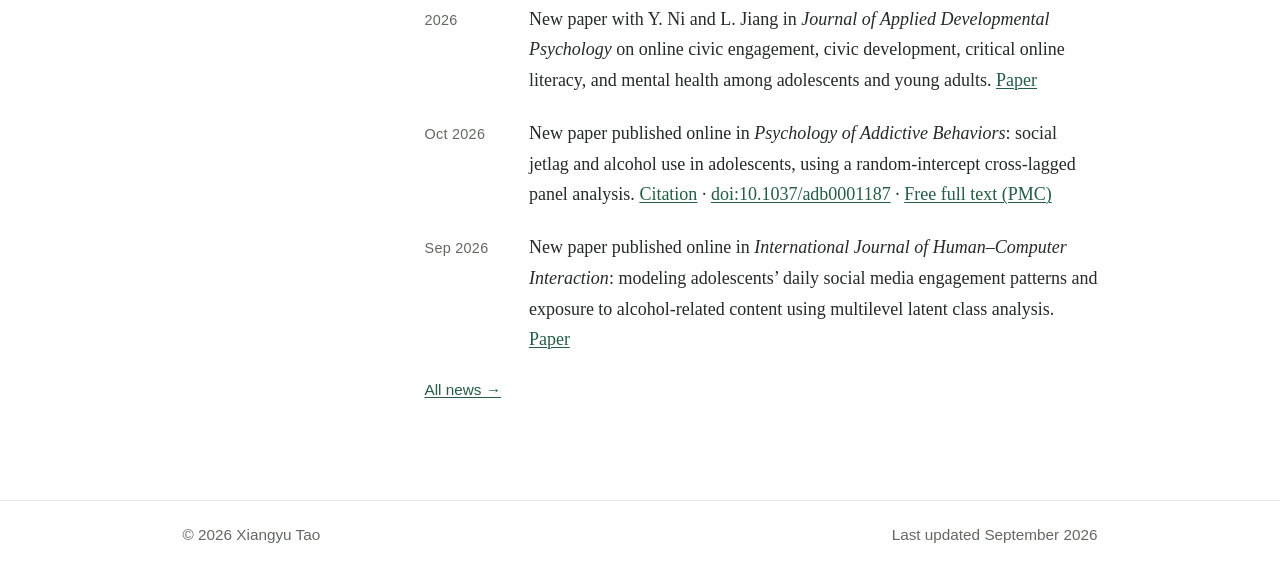
==== commit a60ad039: "Update social jetlag paper to 2026 advance online publication" ====
--- a/index.html
+++ b/index.html
@@ -75,7 +75,7 @@
         <h2>Recent news</h2>
         <ul class="news">
           <li><span class="date">2026</span><span>New paper with Y. Ni and L. Jiang in <em>Journal of Applied Developmental Psychology</em> on online civic engagement, civic development, critical online literacy, and mental health among adolescents and young adults. <a href="https://doi.org/10.1016/j.appdev.2026.102008">Paper</a></span></li>
-          <li><span class="date">Sep 2026</span><span>New paper in press in <em>Psychology of Addictive Behaviors</em>: social jetlag and alcohol use in adolescents, using a random intercept cross-lagged panel analysis. <a href="publications.html#social-jetlag">Citation</a></span></li>
+          <li><span class="date">Oct 2026</span><span>New paper published online in <em>Psychology of Addictive Behaviors</em>: social jetlag and alcohol use in adolescents, using a random-intercept cross-lagged panel analysis. <a href="publications.html#social-jetlag">Citation</a> · <a href="https://doi.org/10.1037/adb0001187">doi:10.1037/adb0001187</a> · <a href="https://pmc.ncbi.nlm.nih.gov/articles/PMC13705628/">Free full text (PMC)</a></span></li>
           <li><span class="date">Sep 2026</span><span>New paper published online in <em>International Journal of Human–Computer Interaction</em>: modeling adolescents’ daily social media engagement patterns and exposure to alcohol-related content using multilevel latent class analysis. <a href="https://doi.org/10.1080/10447318.2026.2734696">Paper</a></span></li>
         </ul>
         <p class="small"><a href="blog/index.html">All news →</a></p>
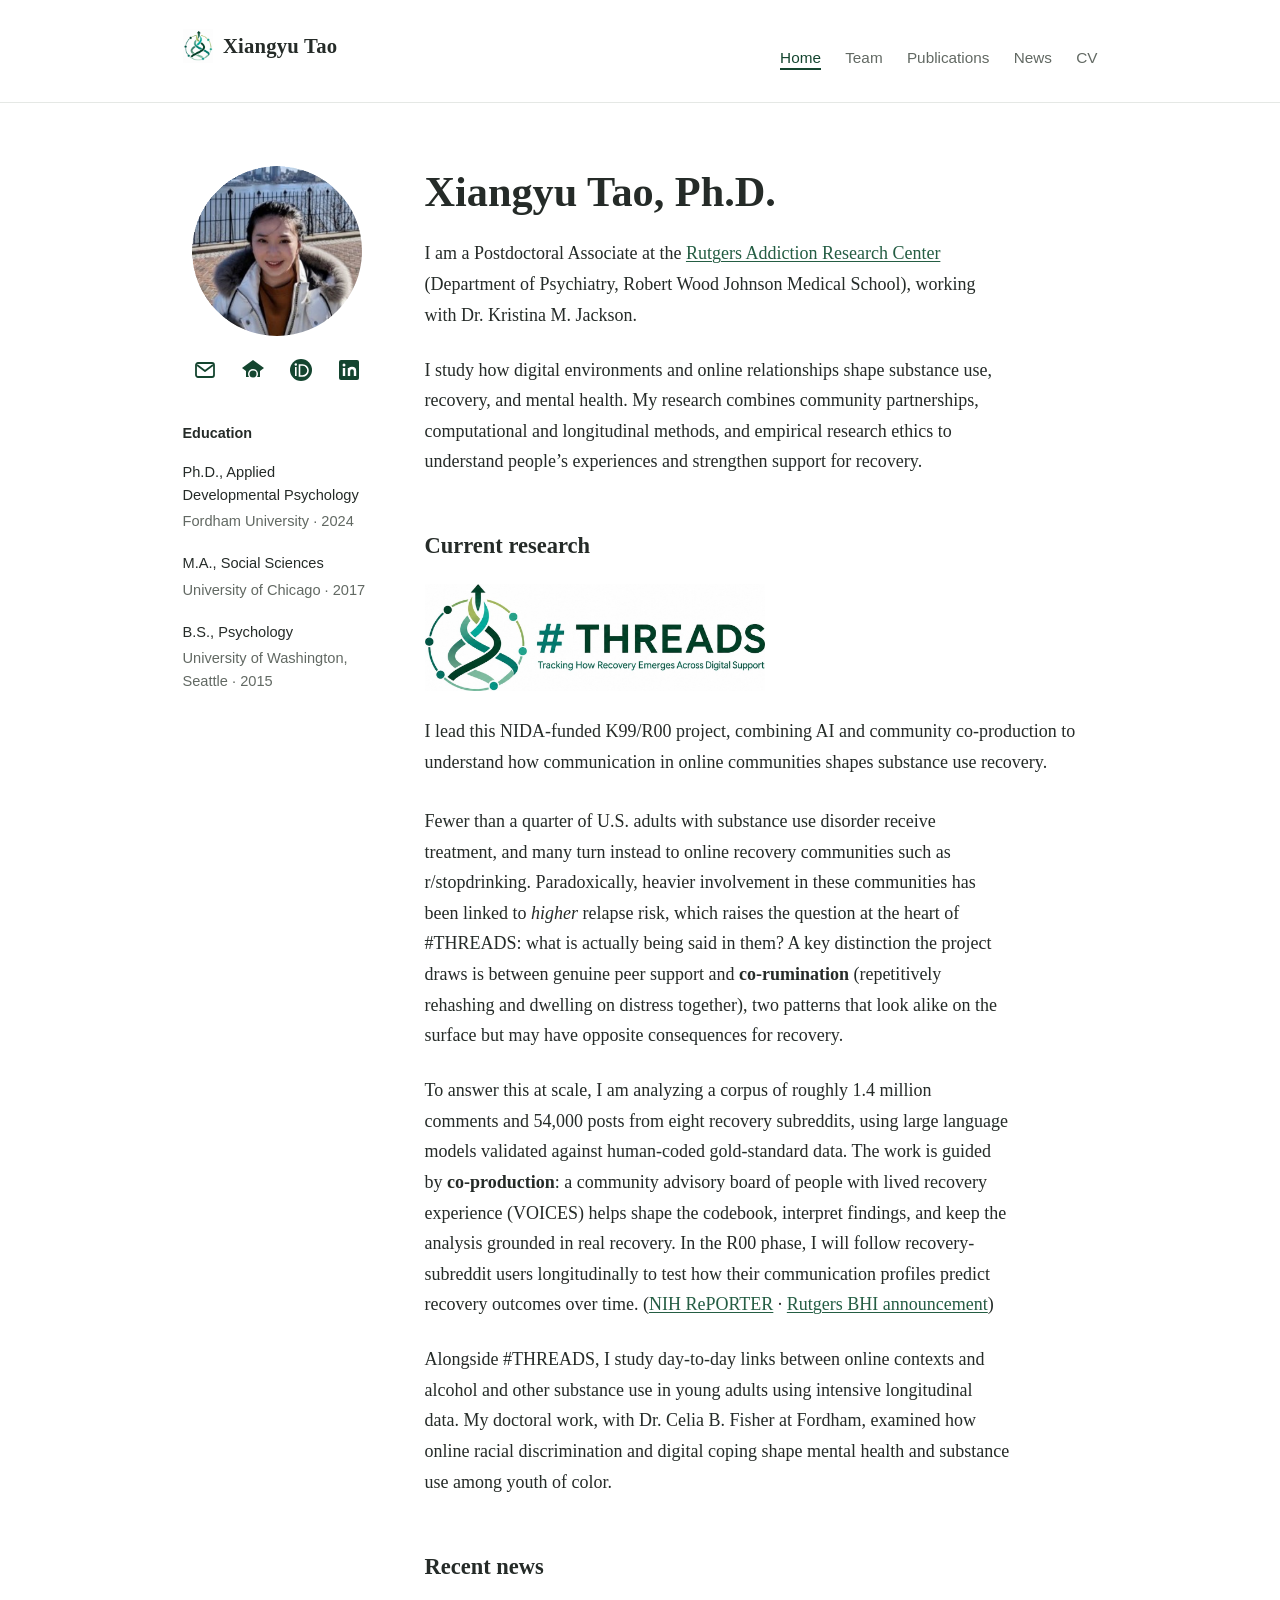
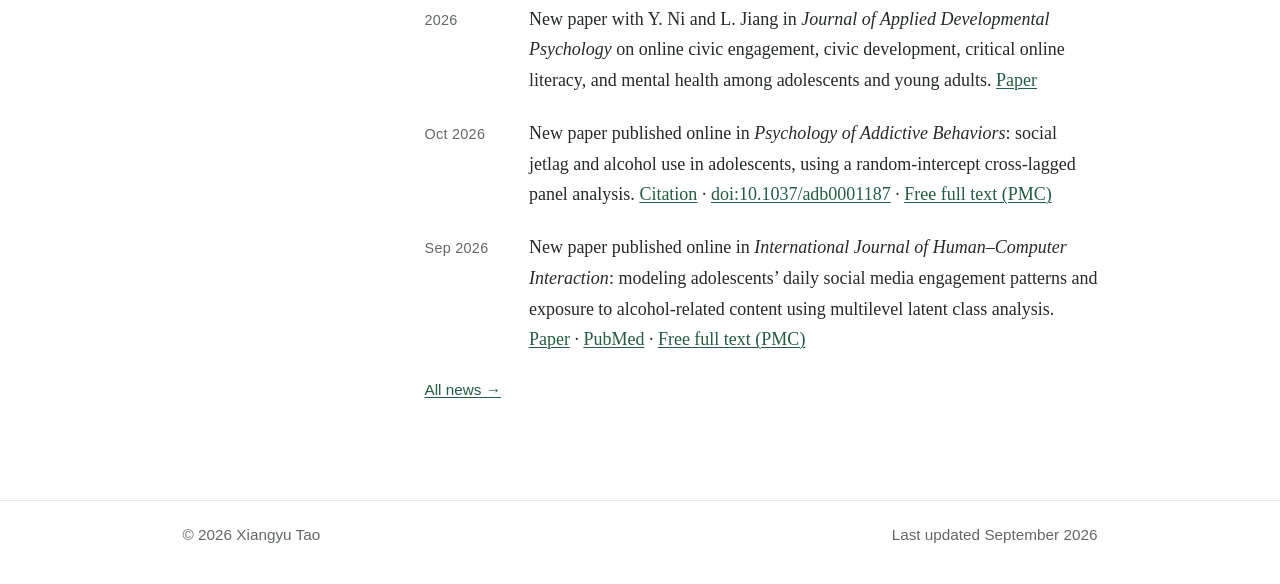
==== commit 37430e43: "Add PubMed and free PMC links for adolescent MLCA paper" ====
--- a/index.html
+++ b/index.html
@@ -76,7 +76,7 @@
         <ul class="news">
           <li><span class="date">2026</span><span>New paper with Y. Ni and L. Jiang in <em>Journal of Applied Developmental Psychology</em> on online civic engagement, civic development, critical online literacy, and mental health among adolescents and young adults. <a href="https://doi.org/10.1016/j.appdev.2026.102008">Paper</a></span></li>
           <li><span class="date">Oct 2026</span><span>New paper published online in <em>Psychology of Addictive Behaviors</em>: social jetlag and alcohol use in adolescents, using a random-intercept cross-lagged panel analysis. <a href="publications.html#social-jetlag">Citation</a> · <a href="https://doi.org/10.1037/adb0001187">doi:10.1037/adb0001187</a> · <a href="https://pmc.ncbi.nlm.nih.gov/articles/PMC13705628/">Free full text (PMC)</a></span></li>
-          <li><span class="date">Sep 2026</span><span>New paper published online in <em>International Journal of Human–Computer Interaction</em>: modeling adolescents’ daily social media engagement patterns and exposure to alcohol-related content using multilevel latent class analysis. <a href="https://doi.org/10.1080/10447318.2026.2734696">Paper</a></span></li>
+          <li><span class="date">Sep 2026</span><span>New paper published online in <em>International Journal of Human–Computer Interaction</em>: modeling adolescents’ daily social media engagement patterns and exposure to alcohol-related content using multilevel latent class analysis. <a href="https://doi.org/10.1080/10447318.2026.2734696">Paper</a> · <a href="https://pubmed.ncbi.nlm.nih.gov/42835697/">PubMed</a> · <a href="https://pmc.ncbi.nlm.nih.gov/articles/PMC13637484/">Free full text (PMC)</a></span></li>
         </ul>
         <p class="small"><a href="blog/index.html">All news →</a></p>
       </div>
